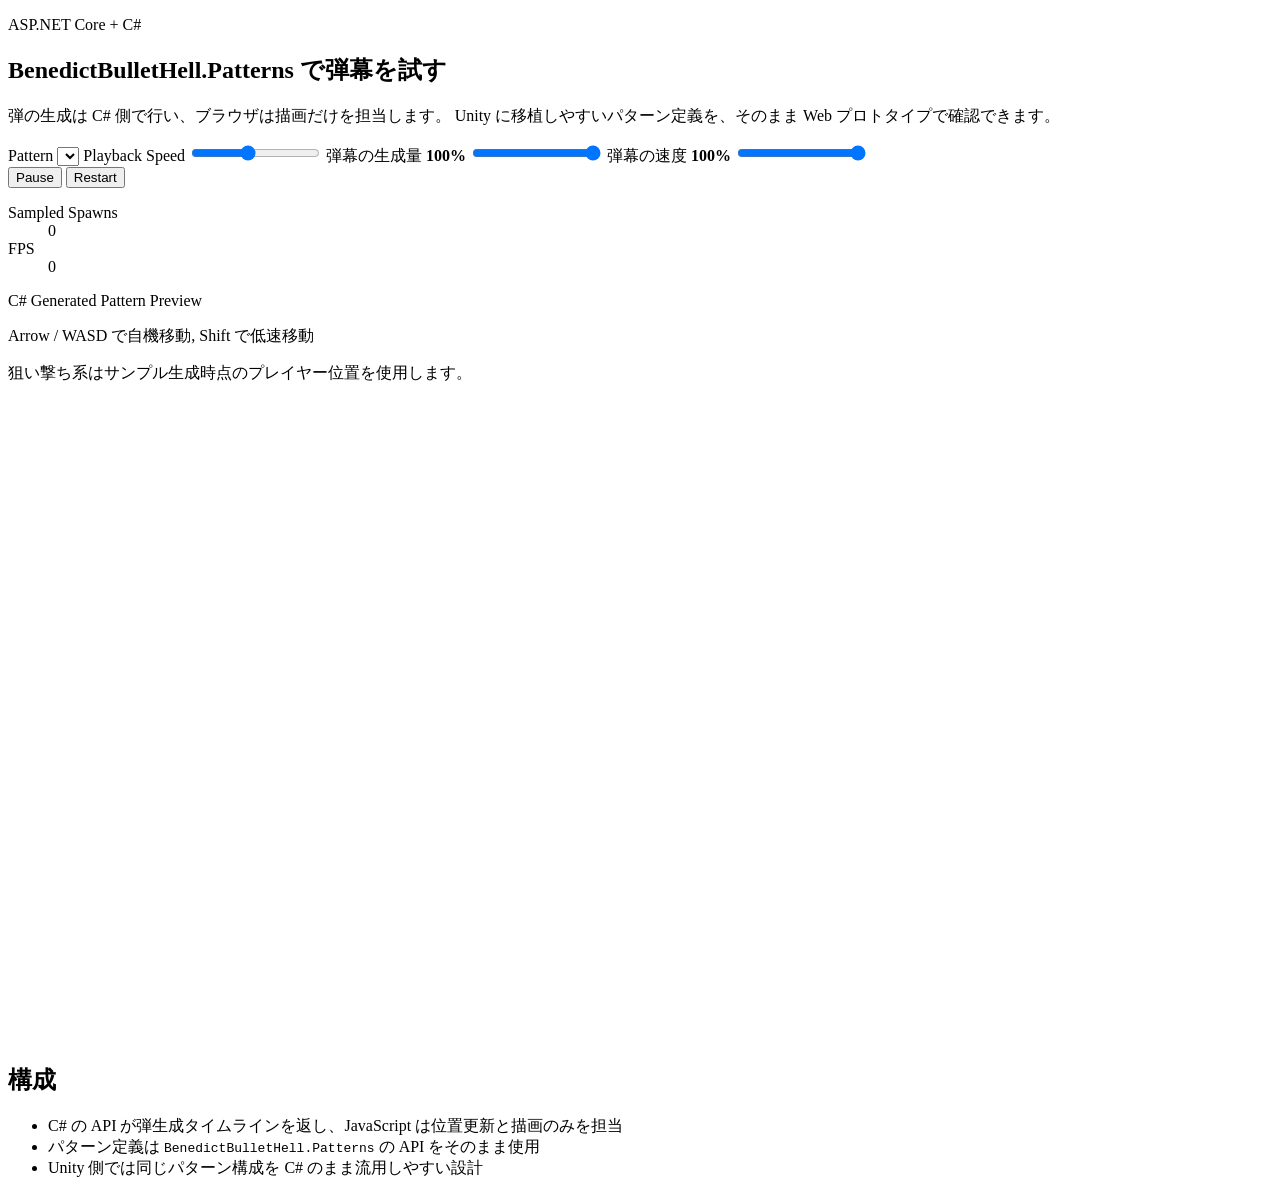
==== wwwroot/index.html @ 0cadb098 "Initial commit" ====
<!DOCTYPE html>
<html lang="ja">
  <head>
    <meta charset="UTF-8" />
    <meta name="viewport" content="width=device-width, initial-scale=1.0" />
    <title>BullethellPrototype</title>
    <link rel="stylesheet" href="/style.css" />
  </head>
  <body>
    <main class="layout">
      <section class="hero">
        <div class="hero__copy">
          <p class="eyebrow">ASP.NET Core + C#</p>
          <h1>BenedictBulletHell.Patterns で弾幕を試す</h1>
          <p class="lead">
            弾の生成は C# 側で行い、ブラウザは描画だけを担当します。
            Unity に移植しやすいパターン定義を、そのまま Web プロトタイプで確認できます。
          </p>
        </div>

        <div class="panel panel--controls">
          <label class="control">
            <span>Pattern</span>
            <select id="patternSelect"></select>
          </label>
          <label class="control">
            <span>Playback Speed</span>
            <input id="playbackRange" type="range" min="0.25" max="2" step="0.05" value="1" />
          </label>
          <label class="control">
            <span class="control__label">
              <span>弾幕の生成量</span>
              <strong id="densityValue">100%</strong>
            </span>
            <input id="densityRange" type="range" min="1" max="100" step="1" value="100" />
          </label>
          <label class="control">
            <span class="control__label">
              <span>弾幕の速度</span>
              <strong id="bulletSpeedValue">100%</strong>
            </span>
            <input id="bulletSpeedRange" type="range" min="1" max="100" step="1" value="100" />
          </label>
          <div class="actions">
            <button id="toggleButton" type="button">Pause</button>
            <button id="restartButton" type="button" class="ghost">Restart</button>
          </div>
          <dl class="stats">
            <div>
              <dt>Sampled Spawns</dt>
              <dd id="spawnCount">0</dd>
            </div>
            <div>
              <dt>FPS</dt>
              <dd id="fpsCount">0</dd>
            </div>
          </dl>
          <p id="patternDescription" class="pattern-description"></p>
        </div>
      </section>

      <section class="stage-shell">
        <div class="stage-header">
          <div>
            <p class="stage-title">C# Generated Pattern Preview</p>
            <p class="stage-subtitle">Arrow / WASD で自機移動, Shift で低速移動</p>
          </div>
          <p class="stage-note">狙い撃ち系はサンプル生成時点のプレイヤー位置を使用します。</p>
        </div>
        <canvas id="gameCanvas" width="960" height="640" aria-label="Danmaku preview"></canvas>
      </section>

      <section class="panel panel--notes">
        <h2>構成</h2>
        <ul>
          <li>C# の API が弾生成タイムラインを返し、JavaScript は位置更新と描画のみを担当</li>
          <li>パターン定義は <code>BenedictBulletHell.Patterns</code> の API をそのまま使用</li>
          <li>Unity 側では同じパターン構成を C# のまま流用しやすい設計</li>
        </ul>
      </section>
    </main>

    <script type="module" src="/app.js"></script>
  </body>
</html>
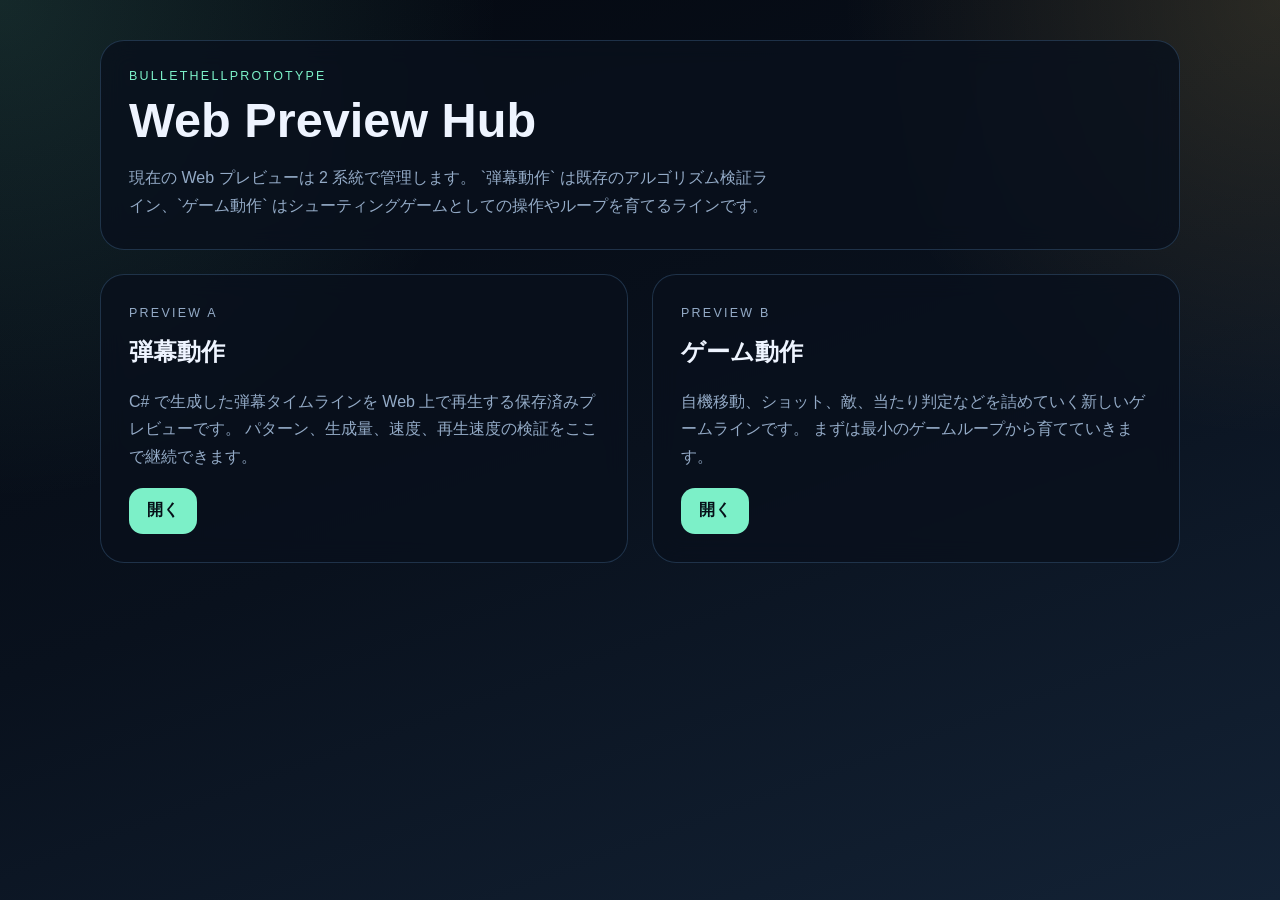
==== commit ceaae76c: "Refactor stage flow for Unity migration" ====
--- a/wwwroot/index.html
+++ b/wwwroot/index.html
@@ -3,83 +3,138 @@
   <head>
     <meta charset="UTF-8" />
     <meta name="viewport" content="width=device-width, initial-scale=1.0" />
-    <title>BullethellPrototype</title>
-    <link rel="stylesheet" href="/style.css" />
+    <title>BullethellPrototype Previews</title>
+    <style>
+      :root {
+        --bg: #09111d;
+        --panel: rgba(9, 17, 29, 0.82);
+        --panel-border: rgba(122, 191, 255, 0.2);
+        --text: #eef4ff;
+        --muted: #94abc7;
+        --accent: #7cf0c8;
+        --accent-strong: #ffd166;
+      }
+      * { box-sizing: border-box; }
+      body {
+        margin: 0;
+        min-height: 100vh;
+        color: var(--text);
+        font-family: "Hiragino Sans", "Yu Gothic", "Meiryo", sans-serif;
+        background:
+          radial-gradient(circle at top left, rgba(124, 240, 200, 0.14), transparent 32%),
+          radial-gradient(circle at top right, rgba(255, 209, 102, 0.14), transparent 28%),
+          linear-gradient(160deg, #040810 0%, #09111d 50%, #132235 100%);
+      }
+      .layout {
+        width: min(1080px, calc(100% - 32px));
+        margin: 0 auto;
+        padding: 40px 0 56px;
+      }
+      .hero, .card {
+        background: var(--panel);
+        border: 1px solid var(--panel-border);
+        border-radius: 24px;
+        padding: 28px;
+        backdrop-filter: blur(12px);
+      }
+      .hero { margin-bottom: 24px; }
+      .eyebrow {
+        margin: 0 0 12px;
+        color: var(--accent);
+        text-transform: uppercase;
+        letter-spacing: 0.18em;
+        font-size: 0.78rem;
+        font-family: "Arial Black", "Avenir Next Condensed", sans-serif;
+      }
+      h1 {
+        margin: 0;
+        font-size: clamp(2rem, 3.8vw, 4rem);
+        line-height: 1.04;
+        font-family: "Arial Black", "Avenir Next Condensed", sans-serif;
+      }
+      .lead {
+        margin: 18px 0 0;
+        max-width: 40rem;
+        line-height: 1.8;
+        color: var(--muted);
+      }
+      .grid {
+        display: grid;
+        grid-template-columns: 1fr 1fr;
+        gap: 24px;
+      }
+      .card h2 {
+        margin-top: 0;
+        font-family: "Arial Black", "Avenir Next Condensed", sans-serif;
+      }
+      .card p {
+        color: var(--muted);
+        line-height: 1.7;
+      }
+      .link-row {
+        display: flex;
+        gap: 12px;
+        flex-wrap: wrap;
+        margin-top: 18px;
+      }
+      a.button {
+        display: inline-flex;
+        align-items: center;
+        justify-content: center;
+        min-height: 46px;
+        padding: 0 18px;
+        border-radius: 14px;
+        text-decoration: none;
+        color: #061018;
+        background: var(--accent);
+        font-weight: 700;
+      }
+      a.button.secondary {
+        color: var(--text);
+        background: rgba(255, 255, 255, 0.06);
+        border: 1px solid rgba(255, 255, 255, 0.1);
+      }
+      @media (max-width: 820px) {
+        .grid { grid-template-columns: 1fr; }
+      }
+    </style>
   </head>
   <body>
     <main class="layout">
       <section class="hero">
-        <div class="hero__copy">
-          <p class="eyebrow">ASP.NET Core + C#</p>
-          <h1>BenedictBulletHell.Patterns で弾幕を試す</h1>
-          <p class="lead">
-            弾の生成は C# 側で行い、ブラウザは描画だけを担当します。
-            Unity に移植しやすいパターン定義を、そのまま Web プロトタイプで確認できます。
-          </p>
-        </div>
-
-        <div class="panel panel--controls">
-          <label class="control">
-            <span>Pattern</span>
-            <select id="patternSelect"></select>
-          </label>
-          <label class="control">
-            <span>Playback Speed</span>
-            <input id="playbackRange" type="range" min="0.25" max="2" step="0.05" value="1" />
-          </label>
-          <label class="control">
-            <span class="control__label">
-              <span>弾幕の生成量</span>
-              <strong id="densityValue">100%</strong>
-            </span>
-            <input id="densityRange" type="range" min="1" max="100" step="1" value="100" />
-          </label>
-          <label class="control">
-            <span class="control__label">
-              <span>弾幕の速度</span>
-              <strong id="bulletSpeedValue">100%</strong>
-            </span>
-            <input id="bulletSpeedRange" type="range" min="1" max="100" step="1" value="100" />
-          </label>
-          <div class="actions">
-            <button id="toggleButton" type="button">Pause</button>
-            <button id="restartButton" type="button" class="ghost">Restart</button>
-          </div>
-          <dl class="stats">
-            <div>
-              <dt>Sampled Spawns</dt>
-              <dd id="spawnCount">0</dd>
-            </div>
-            <div>
-              <dt>FPS</dt>
-              <dd id="fpsCount">0</dd>
-            </div>
-          </dl>
-          <p id="patternDescription" class="pattern-description"></p>
-        </div>
+        <p class="eyebrow">BullethellPrototype</p>
+        <h1>Web Preview Hub</h1>
+        <p class="lead">
+          現在の Web プレビューは 2 系統で管理します。
+          `弾幕動作` は既存のアルゴリズム検証ライン、`ゲーム動作` はシューティングゲームとしての操作やループを育てるラインです。
+        </p>
       </section>
 
-      <section class="stage-shell">
-        <div class="stage-header">
-          <div>
-            <p class="stage-title">C# Generated Pattern Preview</p>
-            <p class="stage-subtitle">Arrow / WASD で自機移動, Shift で低速移動</p>
+      <section class="grid">
+        <article class="card">
+          <p class="eyebrow">Preview A</p>
+          <h2>弾幕動作</h2>
+          <p>
+            C# で生成した弾幕タイムラインを Web 上で再生する保存済みプレビューです。
+            パターン、生成量、速度、再生速度の検証をここで継続できます。
+          </p>
+          <div class="link-row">
+            <a class="button" href="/danmaku/index.html">開く</a>
           </div>
-          <p class="stage-note">狙い撃ち系はサンプル生成時点のプレイヤー位置を使用します。</p>
-        </div>
-        <canvas id="gameCanvas" width="960" height="640" aria-label="Danmaku preview"></canvas>
-      </section>
+        </article>
 
-      <section class="panel panel--notes">
-        <h2>構成</h2>
-        <ul>
-          <li>C# の API が弾生成タイムラインを返し、JavaScript は位置更新と描画のみを担当</li>
-          <li>パターン定義は <code>BenedictBulletHell.Patterns</code> の API をそのまま使用</li>
-          <li>Unity 側では同じパターン構成を C# のまま流用しやすい設計</li>
-        </ul>
+        <article class="card">
+          <p class="eyebrow">Preview B</p>
+          <h2>ゲーム動作</h2>
+          <p>
+            自機移動、ショット、敵、当たり判定などを詰めていく新しいゲームラインです。
+            まずは最小のゲームループから育てていきます。
+          </p>
+          <div class="link-row">
+            <a class="button" href="/game/index.html">開く</a>
+          </div>
+        </article>
       </section>
     </main>
-
-    <script type="module" src="/app.js"></script>
   </body>
 </html>
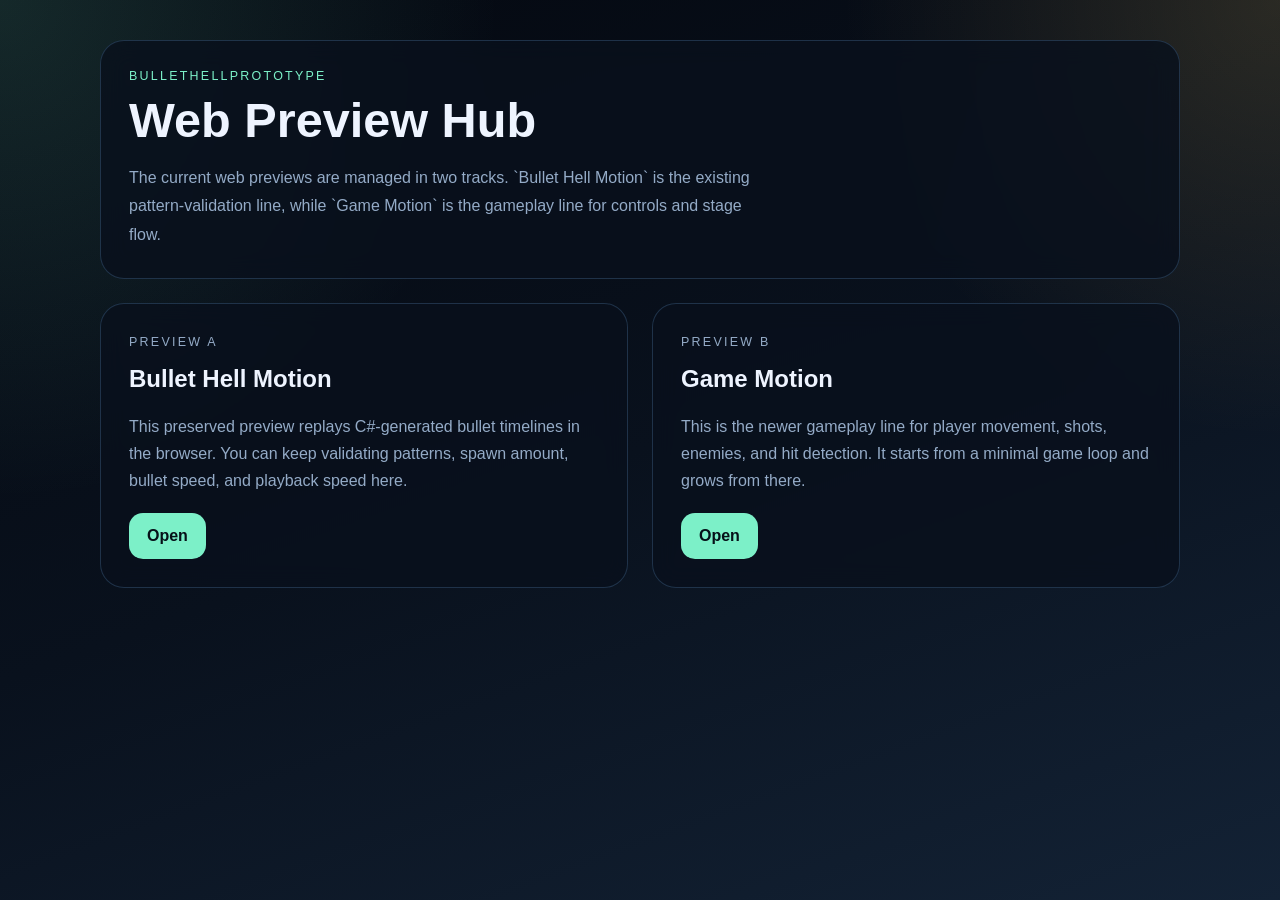
==== commit 6a7c223c: "Rename bullet hell preview and translate UI" ====
--- a/wwwroot/index.html
+++ b/wwwroot/index.html
@@ -1,5 +1,5 @@
 <!DOCTYPE html>
-<html lang="ja">
+<html lang="en">
   <head>
     <meta charset="UTF-8" />
     <meta name="viewport" content="width=device-width, initial-scale=1.0" />
@@ -105,33 +105,33 @@
         <p class="eyebrow">BullethellPrototype</p>
         <h1>Web Preview Hub</h1>
         <p class="lead">
-          現在の Web プレビューは 2 系統で管理します。
-          `弾幕動作` は既存のアルゴリズム検証ライン、`ゲーム動作` はシューティングゲームとしての操作やループを育てるラインです。
+          The current web previews are managed in two tracks.
+          `Bullet Hell Motion` is the existing pattern-validation line, while `Game Motion` is the gameplay line for controls and stage flow.
         </p>
       </section>
 
       <section class="grid">
         <article class="card">
           <p class="eyebrow">Preview A</p>
-          <h2>弾幕動作</h2>
+          <h2>Bullet Hell Motion</h2>
           <p>
-            C# で生成した弾幕タイムラインを Web 上で再生する保存済みプレビューです。
-            パターン、生成量、速度、再生速度の検証をここで継続できます。
+            This preserved preview replays C#-generated bullet timelines in the browser.
+            You can keep validating patterns, spawn amount, bullet speed, and playback speed here.
           </p>
           <div class="link-row">
-            <a class="button" href="/danmaku/index.html">開く</a>
+            <a class="button" href="/bullet-hell/index.html">Open</a>
           </div>
         </article>
 
         <article class="card">
           <p class="eyebrow">Preview B</p>
-          <h2>ゲーム動作</h2>
+          <h2>Game Motion</h2>
           <p>
-            自機移動、ショット、敵、当たり判定などを詰めていく新しいゲームラインです。
-            まずは最小のゲームループから育てていきます。
+            This is the newer gameplay line for player movement, shots, enemies, and hit detection.
+            It starts from a minimal game loop and grows from there.
           </p>
           <div class="link-row">
-            <a class="button" href="/game/index.html">開く</a>
+            <a class="button" href="/game/index.html">Open</a>
           </div>
         </article>
       </section>
